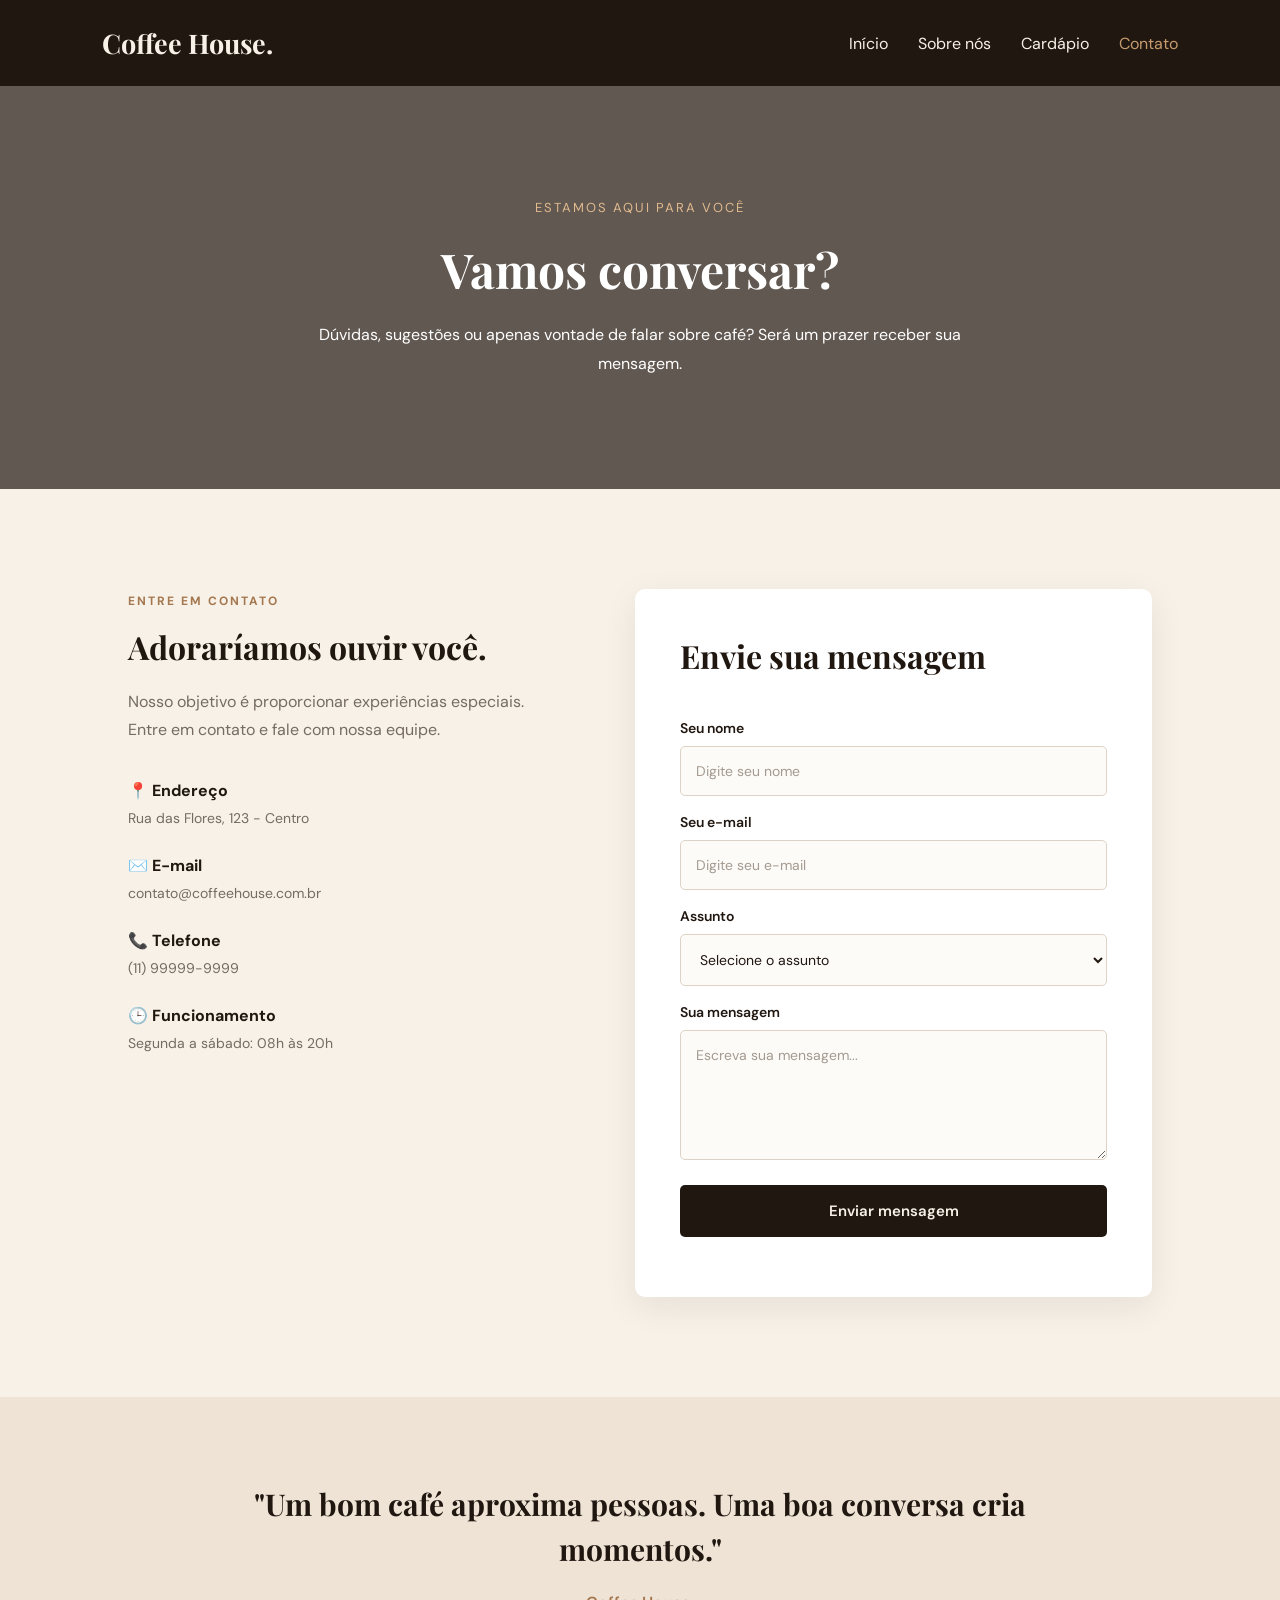
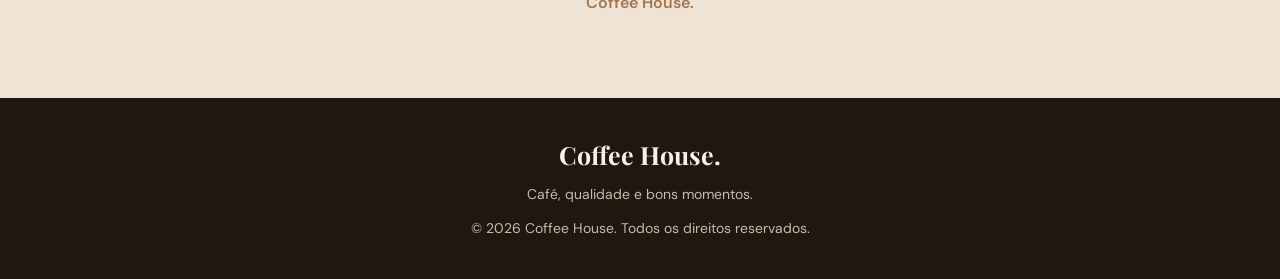
==== coffee-house-main/contact.html @ 1b73cf99 "adicionando modo escuro ao site" ====
<!DOCTYPE html>
<html lang="pt-BR">

<head>
    <meta charset="UTF-8">
    <meta name="viewport" content="width=device-width, initial-scale=1.0">

    <title>Contato | Coffee House</title>

    <link rel="stylesheet" href="style-contact.css">
    <script src="script.js" defer></script>

    <link rel="preconnect" href="https://fonts.googleapis.com">
    <link rel="preconnect" href="https://fonts.gstatic.com" crossorigin>

    <link href="https://fonts.googleapis.com/css2?family=DM+Sans:wght@400;500;600;700&family=Playfair+Display:wght@500;600;700&display=swap" rel="stylesheet">
</head>

<body>

    <!-- CABEÇALHO -->

    <header>

        <div class="logo">Coffee House.</div>

        <nav>
            <a href="index.html">Início</a>
            <a href="about.html">Sobre nós</a>
            <a href="menu.html">Cardápio</a>
            <a href="contact.html" class="ativo">Contato</a>
        </nav>

    </header>

    <!-- BANNER -->

    <section class="contato-banner">

        <span>Estamos aqui para você</span>

        <h1>Vamos conversar?</h1>

        <p>
            Dúvidas, sugestões ou apenas vontade de falar sobre café?
            Será um prazer receber sua mensagem.
        </p>

    </section>

    <!-- CONTATO -->

    <section class="contato-container">

        <div class="contato-informacoes">

            <span class="etiqueta">Entre em contato</span>

            <h2>Adoraríamos ouvir você.</h2>

            <p>
                Nosso objetivo é proporcionar experiências especiais.
                Entre em contato e fale com nossa equipe.
            </p>

            <div class="informacao">

                <h3>📍 Endereço</h3>
                <p>Rua das Flores, 123 - Centro</p>

            </div>

            <div class="informacao">

                <h3>✉️ E-mail</h3>
                <p>contato@coffeehouse.com.br</p>

            </div>

            <div class="informacao">

                <h3>📞 Telefone</h3>
                <p>(11) 99999-9999</p>

            </div>

            <div class="informacao">

                <h3>🕒 Funcionamento</h3>
                <p>Segunda a sábado: 08h às 20h</p>

            </div>

        </div>

        <!-- FORMULÁRIO -->

        <div class="formulario">

            <h2>Envie sua mensagem</h2>

            <form id="formContato">

                <label for="nome">Seu nome</label>
                <input
                    type="text"
                    id="nome"
                    name="nome"
                    placeholder="Digite seu nome"
                    required
                >

                <label for="email">Seu e-mail</label>
                <input
                    type="email"
                    id="email"
                    name="email"
                    placeholder="Digite seu e-mail"
                    required
                >

                <label for="assunto">Assunto</label>

                <select id="assunto" name="assunto" required>

                    <option value="" disabled selected>
                        Selecione o assunto
                    </option>

                    <option value="cardapio">
                        Dúvidas sobre o cardápio
                    </option>

                    <option value="pedidos">
                        Pedidos
                    </option>

                    <option value="sugestoes">
                        Sugestões
                    </option>

                    <option value="eventos">
                        Reservas e eventos
                    </option>

                    <option value="outros">
                        Outros
                    </option>

                </select>

                <label for="mensagem">Sua mensagem</label>

                <textarea
                    id="mensagem"
                    name="mensagem"
                    rows="5"
                    placeholder="Escreva sua mensagem..."
                    required
                ></textarea>

                <button type="submit">Enviar mensagem</button>

                <p id="resposta"></p>

            </form>

        </div>

    </section>

    <!-- FRASE FINAL -->

    <section class="frase-contato">

        <h2>
            "Um bom café aproxima pessoas.
            Uma boa conversa cria momentos."
        </h2>

        <span>Coffee House.</span>

    </section>

    <!-- RODAPÉ -->

    <footer>

        <strong>Coffee House.</strong>

        <p>Café, qualidade e bons momentos.</p>

        <p>© 2026 Coffee House. Todos os direitos reservados.</p>

    </footer>

</body>
</html>
---- coffee-house-main/style-contact.css ----
/* CONFIGURAÇÕES GERAIS */

* {
    margin: 0;
    padding: 0;
    box-sizing: border-box;
}

body {
    background-color: #f7f1e8;
    color: #211711;
    font-family: 'DM Sans', sans-serif;
}

/* CABEÇALHO */

header {
    background-color: #211711;
    color: #f7f1e8;
    padding: 25px 8%;
    display: flex;
    justify-content: space-between;
    align-items: center;
}

.logo {
    font-family: 'Playfair Display', serif;
    font-size: 27px;
    font-weight: 700;
}

nav {
    display: flex;
    gap: 30px;
}

nav a {
    color: #f7f1e8;
    text-decoration: none;
    transition: 0.3s;
}

nav a:hover,
nav a.ativo {
    color: #c69b6d;
}

/* BANNER DE CONTATO */

.contato-banner {
    background:
    linear-gradient(rgba(33, 23, 17, 0.7), rgba(33, 23, 17, 0.7)),
    url('https://images.unsplash.com/photo-1493857671505-72967e2e2760?auto=format&fit=crop&w=1600&q=85') center/cover;

    color: white;
    text-align: center;
    padding: 110px 10%;
}

.contato-banner span {
    color: #e1b98e;
    text-transform: uppercase;
    letter-spacing: 2px;
    font-size: 13px;
}

.contato-banner h1 {
    font-family: 'Playfair Display', serif;
    font-size: 48px;
    margin: 20px 0;
}

.contato-banner p {
    line-height: 1.8;
    max-width: 650px;
    margin: auto;
}

/* CONTEÚDO DE CONTATO */

.contato-container {
    padding: 100px 10%;
    display: flex;
    gap: 80px;
    align-items: flex-start;
}

.contato-informacoes,
.formulario {
    flex: 1;
}

.etiqueta {
    color: #a4774f;
    text-transform: uppercase;
    letter-spacing: 2px;
    font-size: 12px;
    font-weight: 700;
}

.contato-informacoes h2,
.formulario h2 {
    font-family: 'Playfair Display', serif;
    font-size: 32px;
    margin: 15px 0 20px;
}

.contato-informacoes > p {
    color: #756b63;
    line-height: 1.8;
    margin-bottom: 35px;
}

.informacao {
    margin: 28px 0;
}

.informacao h3 {
    margin-bottom: 8px;
    font-size: 16px;
}

.informacao p {
    color: #756b63;
    font-size: 14px;
}

/* FORMULÁRIO */

.formulario {
    background: #ffffff;
    padding: 45px;
    border-radius: 10px;
    box-shadow: 0 10px 35px rgba(33, 23, 17, 0.08);
}

.formulario h2 {
    margin-top: 0;
    margin-bottom: 25px;
}

.formulario form {
    display: flex;
    flex-direction: column;
}

.formulario label {
    margin: 17px 0 9px;
    font-weight: 600;
    font-size: 14px;
}

/* CAMPOS */

.formulario input,
.formulario select,
.formulario textarea {
    width: 100%;
    padding: 15px;
    border: 1px solid #ddd2c5;
    border-radius: 5px;
    background-color: #fdfbf8;
    color: #211711;
    font-family: 'DM Sans', sans-serif;
    font-size: 14px;
    outline: none;
    transition: 0.3s;
}

.formulario input::placeholder,
.formulario textarea::placeholder {
    color: #a49a90;
}

/* SELEÇÃO DE ASSUNTO */

.formulario select {
    cursor: pointer;
    appearance: auto;
}

/* EFEITO AO CLICAR */

.formulario input:focus,
.formulario select:focus,
.formulario textarea:focus {
    border-color: #a4774f;
    background-color: #ffffff;
    box-shadow: 0 0 0 3px rgba(164, 119, 79, 0.12);
}

/* CAMPO DE MENSAGEM */

.formulario textarea {
    resize: vertical;
    min-height: 130px;
}

/* BOTÃO */

.formulario button {
    margin-top: 25px;
    padding: 16px;
    background: #211711;
    color: #f7f1e8;
    border: none;
    border-radius: 5px;
    cursor: pointer;
    font-family: 'DM Sans', sans-serif;
    font-size: 15px;
    font-weight: 600;
    transition: 0.3s;
}

.formulario button:hover {
    background: #a4774f;
    transform: translateY(-2px);
}

/* RESPOSTA DO FORMULÁRIO */

#resposta {
    margin-top: 15px;
    text-align: center;
    font-size: 14px;
}

/* FRASE FINAL */

.frase-contato {
    background: #eee3d5;
    text-align: center;
    padding: 85px 15%;
}

.frase-contato h2 {
    font-family: 'Playfair Display', serif;
    font-size: 30px;
    line-height: 1.5;
}

.frase-contato span {
    display: block;
    margin-top: 20px;
    color: #a4774f;
    font-weight: 600;
}

/* RODAPÉ */

footer {
    background-color: #211711;
    color: #f7f1e8;
    text-align: center;
    padding: 40px 10%;
}

footer strong {
    font-family: 'Playfair Display', serif;
    font-size: 25px;
}

footer p {
    margin-top: 12px;
    color: #c9b9a8;
    font-size: 14px;
    line-height: 1.6;
}

/* RESPONSIVIDADE */

@media (max-width: 768px) {

    header {
        flex-direction: column;
        gap: 20px;
    }

    nav {
        gap: 15px;
        flex-wrap: wrap;
        justify-content: center;
    }

    .contato-container {
        flex-direction: column;
        padding: 60px 7%;
        gap: 40px;
    }

    .contato-informacoes,
    .formulario {
        width: 100%;
    }

    .formulario {
        padding: 25px;
    }

    .contato-banner {
        padding: 80px 7%;
    }

    .contato-banner h1 {
        font-size: 35px;
    }

    .frase-contato {
        padding: 65px 8%;
    }

    .frase-contato h2 {
        font-size: 24px;
    }
}
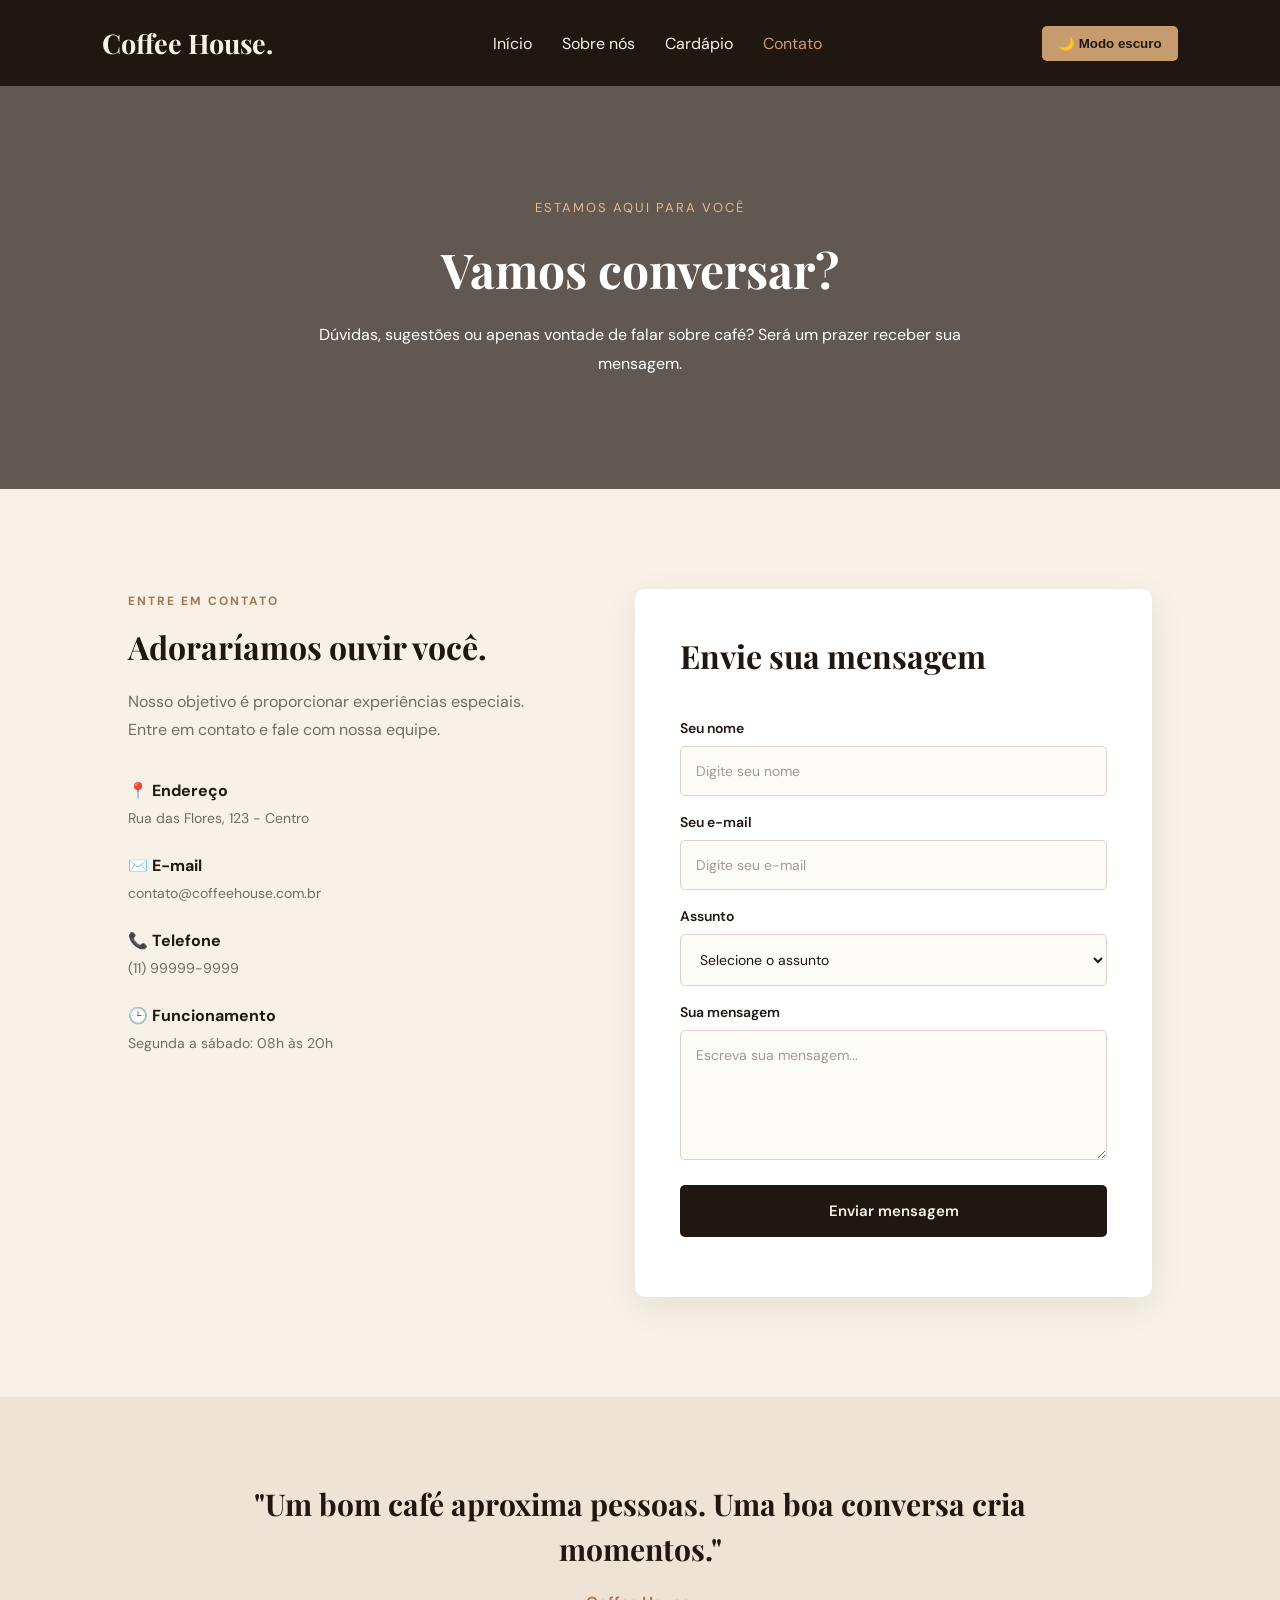
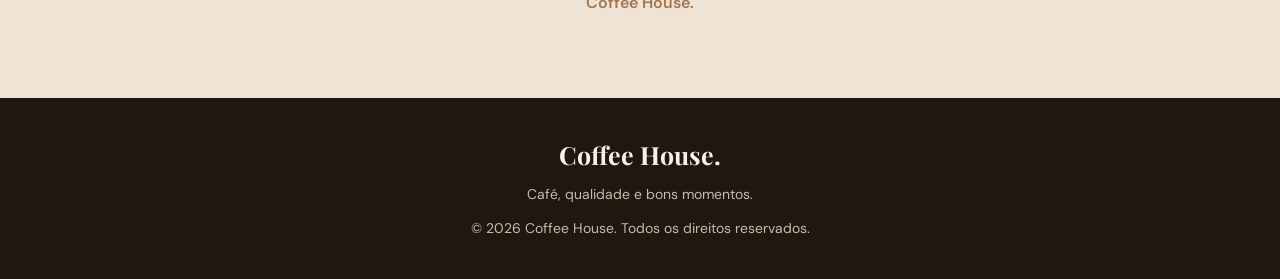
==== commit 72fe4c34: "ajustes finais" ====
--- a/coffee-house-main/contact.html
+++ b/coffee-house-main/contact.html
@@ -31,6 +31,9 @@
             <a href="menu.html">Cardápio</a>
             <a href="contact.html" class="ativo">Contato</a>
         </nav>
+        <button id="themeToggle" type="button">
+    🌙 Modo escuro
+</button>
 
     </header>
 
--- a/coffee-house-main/style-contact.css
+++ b/coffee-house-main/style-contact.css
@@ -314,3 +314,37 @@
         font-size: 24px;
     }
 }
+
+/* =================================
+   MODO ESCURO - CARDÁPIO
+================================= */
+
+body.dark-mode {
+    background-color: #1a1410;
+    color: #f7f1e8;
+}
+
+body.dark-mode section {
+    background-color: #241a14;
+    color: #f7f1e8;
+}
+
+body.dark-mode .produto {
+    background-color: #302219;
+    color: #f7f1e8;
+}
+
+body.dark-mode p {
+    color: #cbb9a7;
+}
+
+/* Botão de tema */
+#themeToggle {
+    background-color: #c69b6d;
+    color: #211711;
+    border: none;
+    padding: 10px 16px;
+    border-radius: 5px;
+    cursor: pointer;
+    font-weight: bold;
+}
